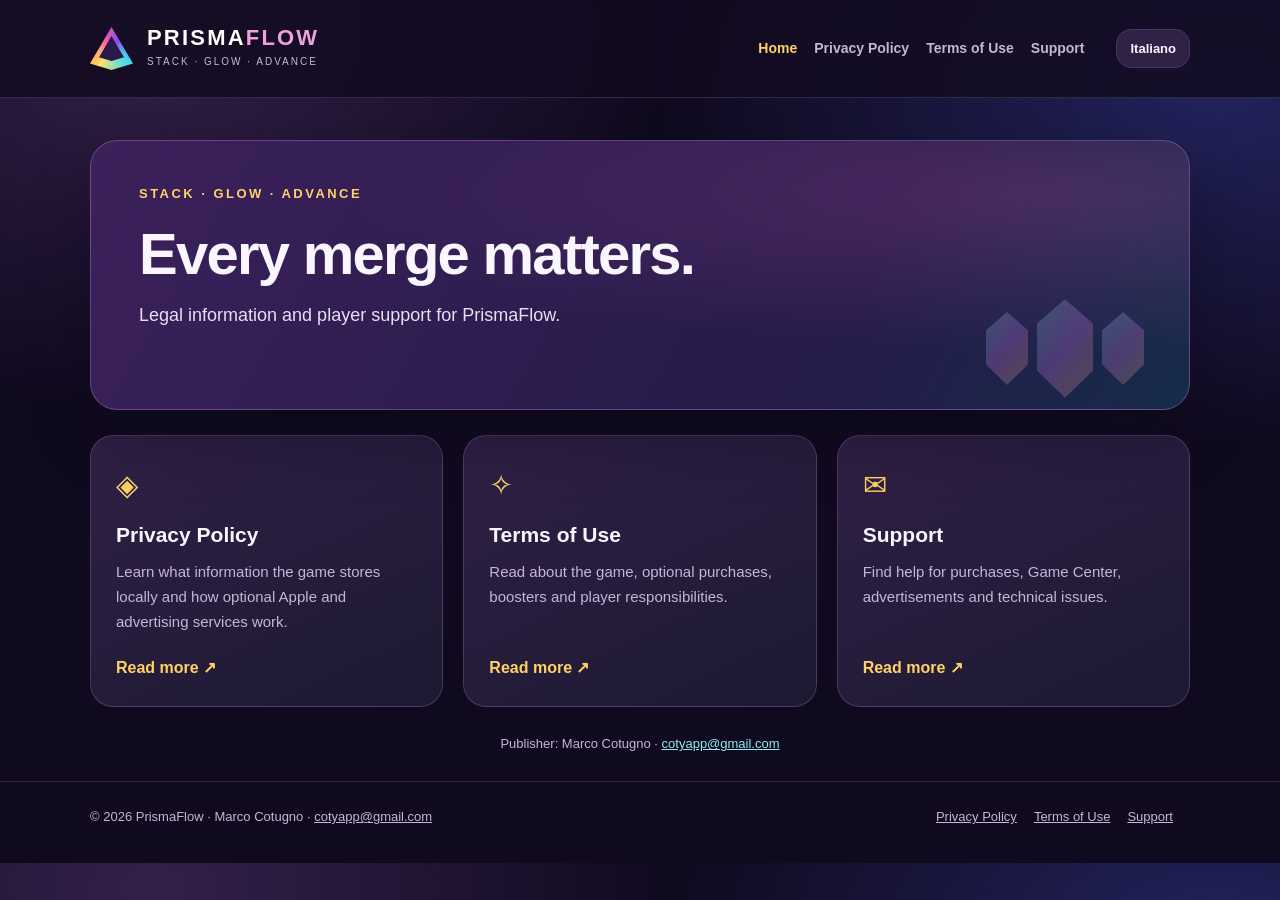
==== index.html @ 76311cd1 "Add files via upload" ====
<!doctype html>
<html lang="en">
<head>
<meta charset="utf-8"><meta name="viewport" content="width=device-width, initial-scale=1">
<title>PrismaFlow · Every merge matters.</title>
<meta name="description" content="Legal information and player support for PrismaFlow.">
<meta name="color-scheme" content="dark"><meta name="theme-color" content="#171027">
<link rel="stylesheet" href="styles.css">
<link rel="alternate" hreflang="it" href="index-it.html">
</head>
<body>
<a class="skip" href="#content">Skip to content</a>
<header class="site-header"><div class="wrap header-inner"><a class="brand" href="index.html" aria-label="PrismaFlow home"><span class="prism" aria-hidden="true"></span><span><strong>PRISMA<span>FLOW</span></strong><small>STACK · GLOW · ADVANCE</small></span></a><nav aria-label="Main navigation"><a href="index.html" class="active" aria-current="page">Home</a><a href="privacy.html" class="" >Privacy Policy</a><a href="terms.html" class="" >Terms of Use</a><a href="support.html" class="" >Support</a></nav><a class="language" href="index-it.html" lang="it">Italiano</a></div></header>
<main id="content" class="wrap"><section class="hero home-hero"><div class="eyebrow">STACK · GLOW · ADVANCE</div><h1>Every merge matters.</h1><p>Legal information and player support for PrismaFlow.</p><div class="hero-prisms" aria-hidden="true"><span></span><span></span><span></span></div></section><div class="feature-grid"><a class="feature-card" href="privacy.html"><div class="symbol">◈</div><h2>Privacy Policy</h2><p>Learn what information the game stores locally and how optional Apple and advertising services work.</p><span class="card-cta">Read more <span aria-hidden="true">↗</span></span></a><a class="feature-card" href="terms.html"><div class="symbol">✧</div><h2>Terms of Use</h2><p>Read about the game, optional purchases, boosters and player responsibilities.</p><span class="card-cta">Read more <span aria-hidden="true">↗</span></span></a><a class="feature-card" href="support.html"><div class="symbol">✉</div><h2>Support</h2><p>Find help for purchases, Game Center, advertisements and technical issues.</p><span class="card-cta">Read more <span aria-hidden="true">↗</span></span></a></div><p class="meta centered">Publisher: Marco Cotugno · <a href="mailto:cotyapp@gmail.com">cotyapp@gmail.com</a></p></main>
<footer class="site-footer"><div class="wrap footer-inner"><span>© 2026 PrismaFlow · Marco Cotugno · <a href="mailto:cotyapp@gmail.com">cotyapp@gmail.com</a></span><span><a href="privacy.html">Privacy Policy</a><a href="terms.html">Terms of Use</a><a href="support.html">Support</a></span></div></footer>
</body></html>
---- styles.css ----
/* PrismaFlow Legal — lightweight static design, no remote assets */
:root{color-scheme:dark;--bg:#100a1f;--panel:#211737;--line:#483464;--text:#f9f6ff;--muted:#c4b6d7;--gold:#ffd266;--pink:#efa0dd;--cyan:#77dfea}
*{box-sizing:border-box}html{scroll-behavior:smooth}body{margin:0;background:radial-gradient(ellipse at 12% 3%,#34204a 0,transparent 32%),radial-gradient(ellipse at 95% 10%,#22235d 0,transparent 32%),var(--bg);color:var(--text);font-family:-apple-system,BlinkMacSystemFont,"Segoe UI",Inter,Arial,sans-serif;line-height:1.68}
a{color:#93e9f4}a:hover{text-decoration:none}a:focus-visible{outline:3px solid var(--gold);outline-offset:4px}.wrap{width:min(1100px,calc(100% - 36px));margin:0 auto}.skip{position:absolute;left:-9999px;top:8px;z-index:100}.skip:focus{left:8px;padding:10px;background:var(--bg)}
.site-header{border-bottom:1px solid rgba(236,185,255,.15);background:rgba(18,11,32,.85)}.header-inner{min-height:97px;display:flex;align-items:center;gap:32px}.brand{display:flex;align-items:center;gap:14px;color:white;text-decoration:none;white-space:nowrap}.brand strong{font-size:22px;letter-spacing:.10em;font-weight:900;line-height:1.1}.brand strong span{color:var(--pink)}.brand small{display:block;color:var(--muted);font-size:10px;letter-spacing:.2em}.prism{display:inline-block;position:relative;width:43px;height:43px;clip-path:polygon(50% 0,100% 85%,50% 100%,0 85%);background:conic-gradient(from 220deg,#ffd35d,#ff6798,#8f45f3,#45dbea,#ffe36b);filter:drop-shadow(0 0 5px #ba6fea)}.prism:after{content:"";position:absolute;inset:9px;clip-path:polygon(50% 0,100% 85%,50% 100%,0 85%);background:#2a194a}.header-inner nav{margin-left:auto;display:flex;gap:17px;flex-wrap:wrap}.header-inner nav a{color:var(--muted);text-decoration:none;font-size:14px;font-weight:650}.header-inner nav a:hover,.header-inner nav a.active{color:var(--gold)}.language{border:1px solid var(--line);background:#302245;padding:8px 13px;border-radius:15px;text-decoration:none;color:var(--text);white-space:nowrap;font-weight:650;font-size:13px}
.hero{position:relative;overflow:hidden;border-radius:27px;border:1px solid rgba(227,154,250,.29);background:radial-gradient(ellipse at 88% 20%,rgba(242,101,204,.19),transparent 52%),linear-gradient(120deg,#3c205b,#251b49 68%,#162b4a);padding:42px 48px;margin-top:42px;box-shadow:0 28px 64px #09051355}.eyebrow{color:var(--gold);font-weight:800;font-size:13px;letter-spacing:.19em}.hero h1{font-size:clamp(30px,5vw,58px);letter-spacing:-.03em;line-height:1.15;margin:16px 0 12px}.hero p{max-width:690px;color:#e8dff5;font-size:18px;margin:0}.meta{display:inline-block;font-size:13px;color:var(--muted);margin-top:17px}.centered{display:block;text-align:center;margin:26px}.small-hero{padding:35px 45px}.small-hero h1{font-size:clamp(28px,4vw,43px)}.home-hero{min-height:270px}.hero-prisms{display:flex;gap:16px;position:absolute;right:45px;bottom:24px;opacity:.24}.hero-prisms span{display:inline-block;width:42px;height:73px;clip-path:polygon(50% 0,100% 25%,100% 72%,50% 100%,0 72%,0 25%);background:linear-gradient(130deg,#72e4ed,#e982fb,#ffbd64)}.hero-prisms span:nth-child(2){transform:scale(1.35)}
.feature-grid{display:grid;grid-template-columns:repeat(3,1fr);gap:20px;margin-top:25px}.feature-card{color:var(--text);text-decoration:none;display:flex;flex-direction:column;min-height:236px;padding:25px;border-radius:23px;background:linear-gradient(155deg,#302046,#1c1931);border:1px solid rgba(221,166,255,.22);transition:transform .2s,border-color .2s}.feature-card:hover{transform:translateY(-3px);border-color:var(--pink)}.feature-card h2{font-size:21px;margin:7px 0}.feature-card p{color:var(--muted);margin:0 0 20px;font-size:15px}.symbol{color:var(--gold);font-size:29px}.card-cta{color:var(--gold);font-weight:800;margin-top:auto}
.article{width:min(850px,100%);margin:24px auto 65px;border:1px solid rgba(226,179,255,.17);border-radius:23px;background:#1b1430d9;padding:28px clamp(22px,5vw,60px)}.article-intro{color:#e4d8ee;border-bottom:1px solid var(--line);padding:6px 0 20px;font-size:14px}.content-section{padding:11px 0;border-bottom:1px solid rgba(185,145,230,.13)}.content-section:last-child{border:0}.content-section h2{font-size:22px;margin:20px 0 11px;color:#ffdc8d;line-height:1.3}.content-section p{margin:0 0 16px;color:#e8e0f0}.content-section strong{color:white}
.site-footer{border-top:1px solid rgba(225,173,245,.15);padding:24px 0 35px;color:var(--muted);font-size:13px}.footer-inner{display:flex;justify-content:space-between;gap:20px;flex-wrap:wrap}.footer-inner a{margin-right:17px;color:var(--muted)}
@media(max-width:800px){.header-inner{padding:20px 0;flex-wrap:wrap;gap:15px}.header-inner nav{order:3;width:100%;margin:0;justify-content:space-between;gap:10px}.language{margin-left:auto}.feature-grid{grid-template-columns:1fr}.feature-card{min-height:170px}.hero{padding:31px 25px}.hero-prisms{display:none}.article{padding:22px}.footer-inner{flex-direction:column}}
@media(prefers-reduced-motion:reduce){html{scroll-behavior:auto}.feature-card{transition:none}}
@media print{body{background:white;color:black}.site-header,.site-footer{display:none}.hero,.article{background:white;color:black;box-shadow:none;border:none}.hero h1,.article h2,.article p{color:black}.article a{color:#444}}
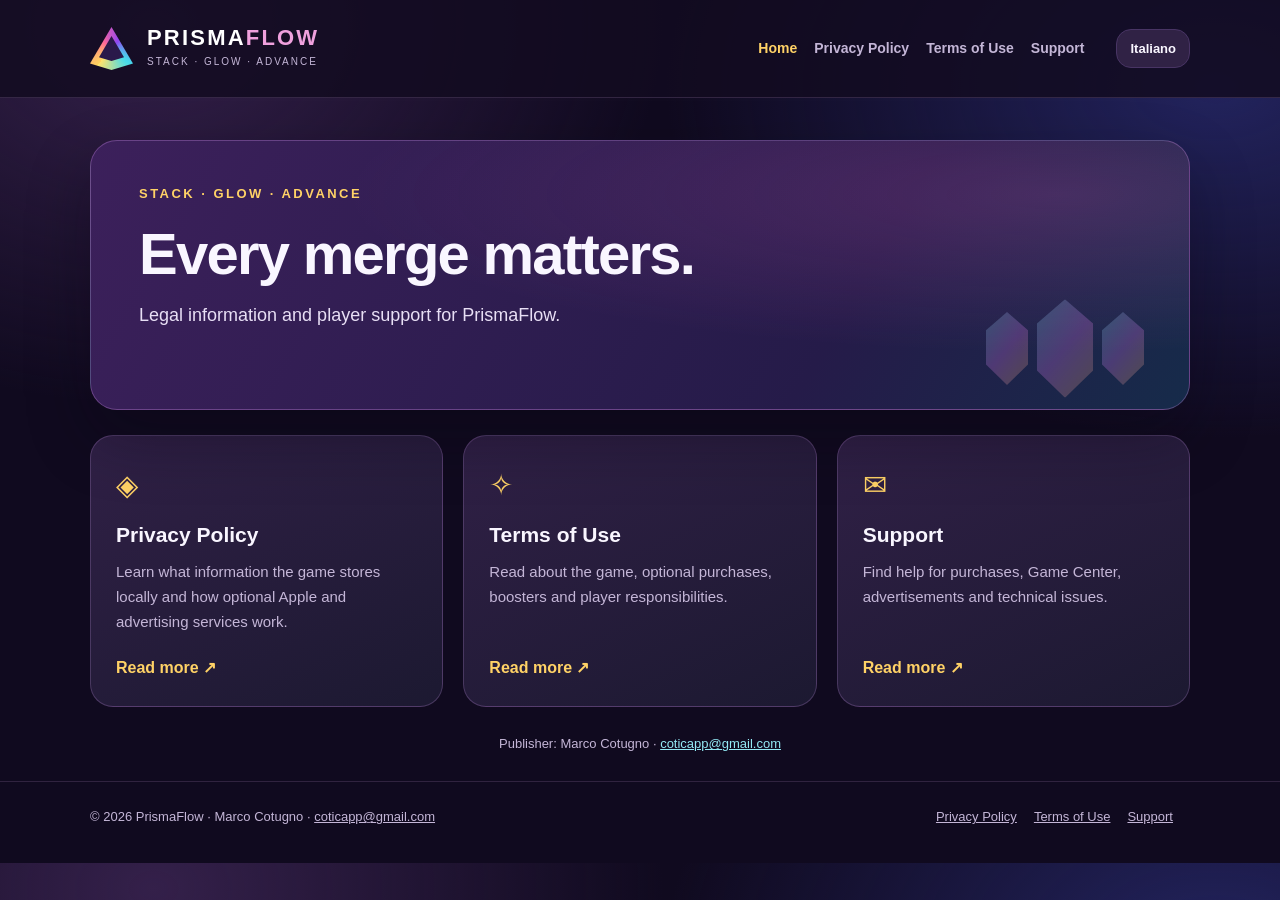
==== commit 35152a95: "correction to contact email" ====
--- a/index.html
+++ b/index.html
@@ -1,16 +1,96 @@
 <!doctype html>
 <html lang="en">
-<head>
-<meta charset="utf-8"><meta name="viewport" content="width=device-width, initial-scale=1">
-<title>PrismaFlow · Every merge matters.</title>
-<meta name="description" content="Legal information and player support for PrismaFlow.">
-<meta name="color-scheme" content="dark"><meta name="theme-color" content="#171027">
-<link rel="stylesheet" href="styles.css">
-<link rel="alternate" hreflang="it" href="index-it.html">
-</head>
-<body>
-<a class="skip" href="#content">Skip to content</a>
-<header class="site-header"><div class="wrap header-inner"><a class="brand" href="index.html" aria-label="PrismaFlow home"><span class="prism" aria-hidden="true"></span><span><strong>PRISMA<span>FLOW</span></strong><small>STACK · GLOW · ADVANCE</small></span></a><nav aria-label="Main navigation"><a href="index.html" class="active" aria-current="page">Home</a><a href="privacy.html" class="" >Privacy Policy</a><a href="terms.html" class="" >Terms of Use</a><a href="support.html" class="" >Support</a></nav><a class="language" href="index-it.html" lang="it">Italiano</a></div></header>
-<main id="content" class="wrap"><section class="hero home-hero"><div class="eyebrow">STACK · GLOW · ADVANCE</div><h1>Every merge matters.</h1><p>Legal information and player support for PrismaFlow.</p><div class="hero-prisms" aria-hidden="true"><span></span><span></span><span></span></div></section><div class="feature-grid"><a class="feature-card" href="privacy.html"><div class="symbol">◈</div><h2>Privacy Policy</h2><p>Learn what information the game stores locally and how optional Apple and advertising services work.</p><span class="card-cta">Read more <span aria-hidden="true">↗</span></span></a><a class="feature-card" href="terms.html"><div class="symbol">✧</div><h2>Terms of Use</h2><p>Read about the game, optional purchases, boosters and player responsibilities.</p><span class="card-cta">Read more <span aria-hidden="true">↗</span></span></a><a class="feature-card" href="support.html"><div class="symbol">✉</div><h2>Support</h2><p>Find help for purchases, Game Center, advertisements and technical issues.</p><span class="card-cta">Read more <span aria-hidden="true">↗</span></span></a></div><p class="meta centered">Publisher: Marco Cotugno · <a href="mailto:cotyapp@gmail.com">cotyapp@gmail.com</a></p></main>
-<footer class="site-footer"><div class="wrap footer-inner"><span>© 2026 PrismaFlow · Marco Cotugno · <a href="mailto:cotyapp@gmail.com">cotyapp@gmail.com</a></span><span><a href="privacy.html">Privacy Policy</a><a href="terms.html">Terms of Use</a><a href="support.html">Support</a></span></div></footer>
-</body></html>+  <head>
+    <meta charset="utf-8" />
+    <meta name="viewport" content="width=device-width, initial-scale=1" />
+    <title>PrismaFlow · Every merge matters.</title>
+    <meta
+      name="description"
+      content="Legal information and player support for PrismaFlow."
+    />
+    <meta name="color-scheme" content="dark" />
+    <meta name="theme-color" content="#171027" />
+    <link rel="stylesheet" href="styles.css" />
+    <link rel="alternate" hreflang="it" href="index-it.html" />
+  </head>
+  <body>
+    <a class="skip" href="#content">Skip to content</a>
+    <header class="site-header">
+      <div class="wrap header-inner">
+        <a class="brand" href="index.html" aria-label="PrismaFlow home"
+          ><span class="prism" aria-hidden="true"></span
+          ><span
+            ><strong>PRISMA<span>FLOW</span></strong
+            ><small>STACK · GLOW · ADVANCE</small></span
+          ></a
+        >
+        <nav aria-label="Main navigation">
+          <a href="index.html" class="active" aria-current="page">Home</a
+          ><a href="privacy.html" class="">Privacy Policy</a
+          ><a href="terms.html" class="">Terms of Use</a
+          ><a href="support.html" class="">Support</a>
+        </nav>
+        <a class="language" href="index-it.html" lang="it">Italiano</a>
+      </div>
+    </header>
+    <main id="content" class="wrap">
+      <section class="hero home-hero">
+        <div class="eyebrow">STACK · GLOW · ADVANCE</div>
+        <h1>Every merge matters.</h1>
+        <p>Legal information and player support for PrismaFlow.</p>
+        <div class="hero-prisms" aria-hidden="true">
+          <span></span><span></span><span></span>
+        </div>
+      </section>
+      <div class="feature-grid">
+        <a class="feature-card" href="privacy.html"
+          ><div class="symbol">◈</div>
+          <h2>Privacy Policy</h2>
+          <p>
+            Learn what information the game stores locally and how optional
+            Apple and advertising services work.
+          </p>
+          <span class="card-cta"
+            >Read more <span aria-hidden="true">↗</span></span
+          ></a
+        ><a class="feature-card" href="terms.html"
+          ><div class="symbol">✧</div>
+          <h2>Terms of Use</h2>
+          <p>
+            Read about the game, optional purchases, boosters and player
+            responsibilities.
+          </p>
+          <span class="card-cta"
+            >Read more <span aria-hidden="true">↗</span></span
+          ></a
+        ><a class="feature-card" href="support.html"
+          ><div class="symbol">✉</div>
+          <h2>Support</h2>
+          <p>
+            Find help for purchases, Game Center, advertisements and technical
+            issues.
+          </p>
+          <span class="card-cta"
+            >Read more <span aria-hidden="true">↗</span></span
+          ></a
+        >
+      </div>
+      <p class="meta centered">
+        Publisher: Marco Cotugno ·
+        <a href="mailto:coticapp@gmail.com">coticapp@gmail.com</a>
+      </p>
+    </main>
+    <footer class="site-footer">
+      <div class="wrap footer-inner">
+        <span
+          >© 2026 PrismaFlow · Marco Cotugno ·
+          <a href="mailto:coticapp@gmail.com">coticapp@gmail.com</a></span
+        ><span
+          ><a href="privacy.html">Privacy Policy</a
+          ><a href="terms.html">Terms of Use</a
+          ><a href="support.html">Support</a></span
+        >
+      </div>
+    </footer>
+  </body>
+</html>
